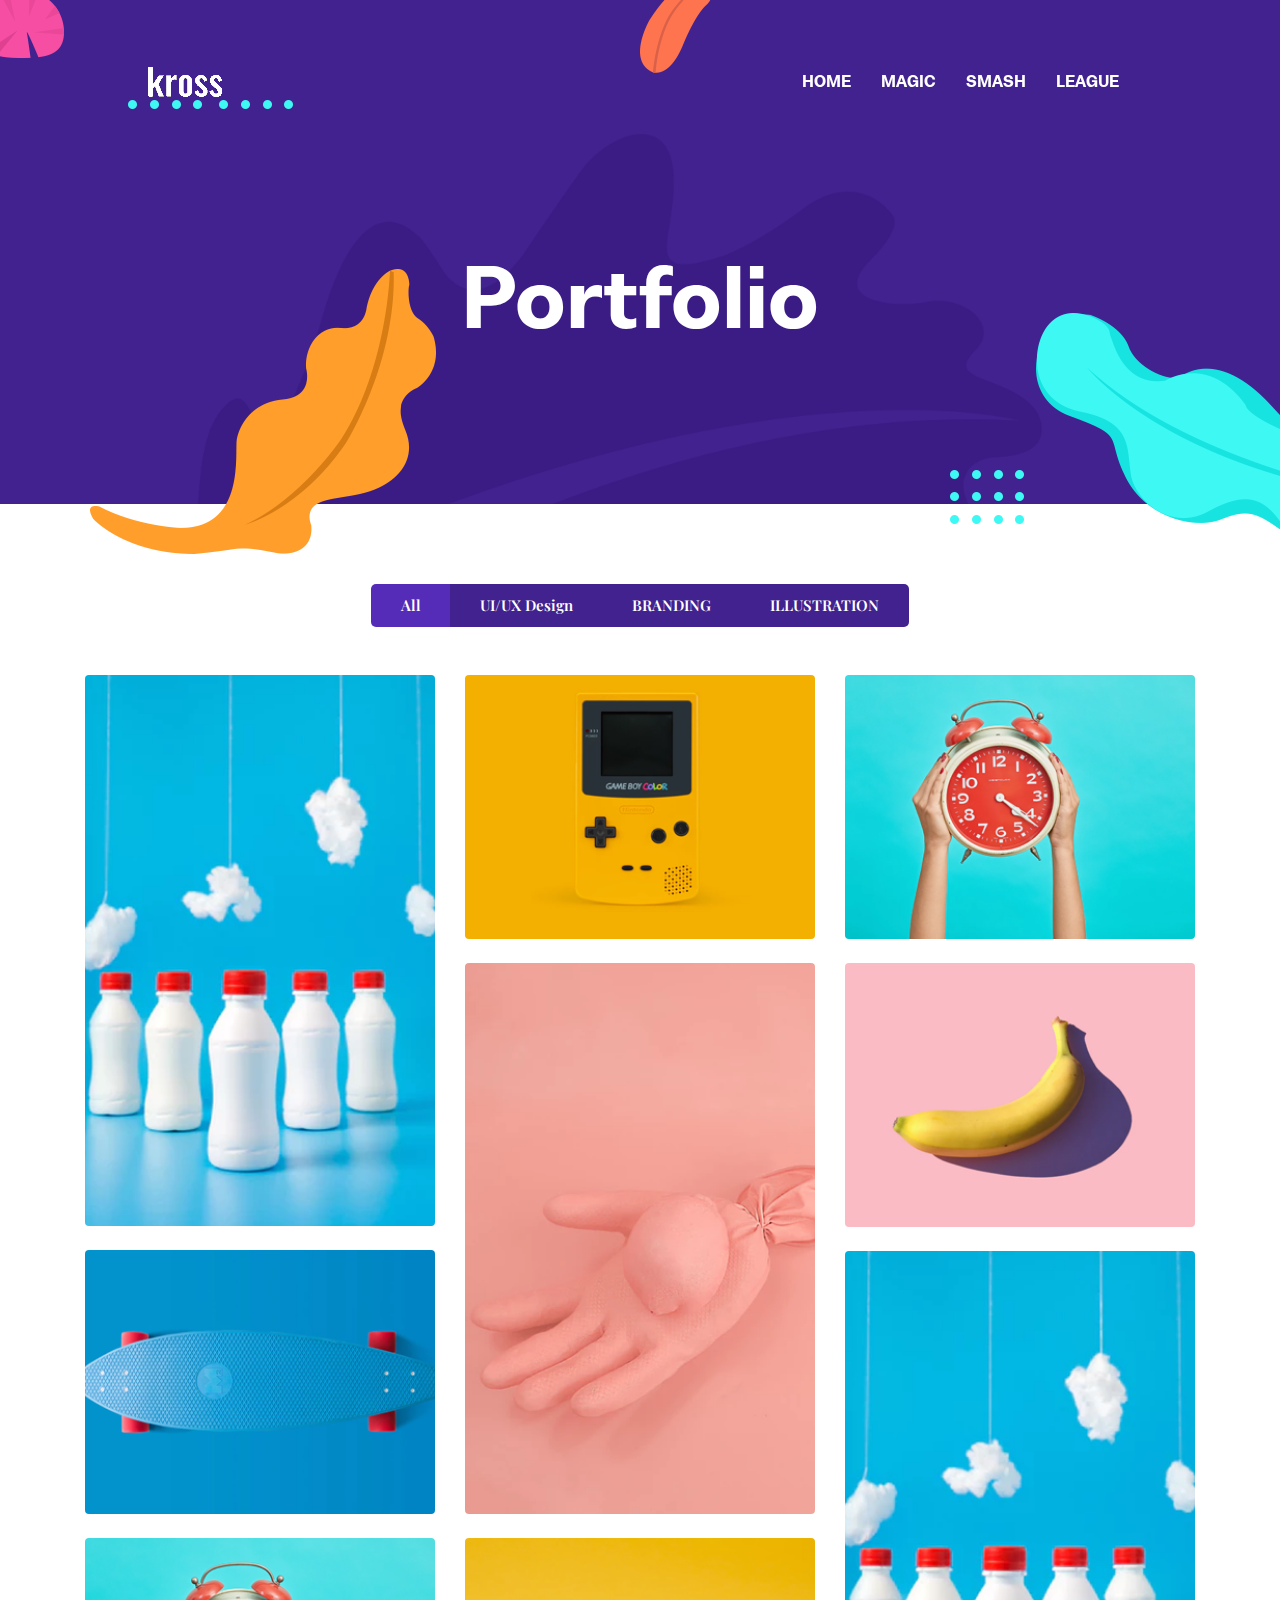
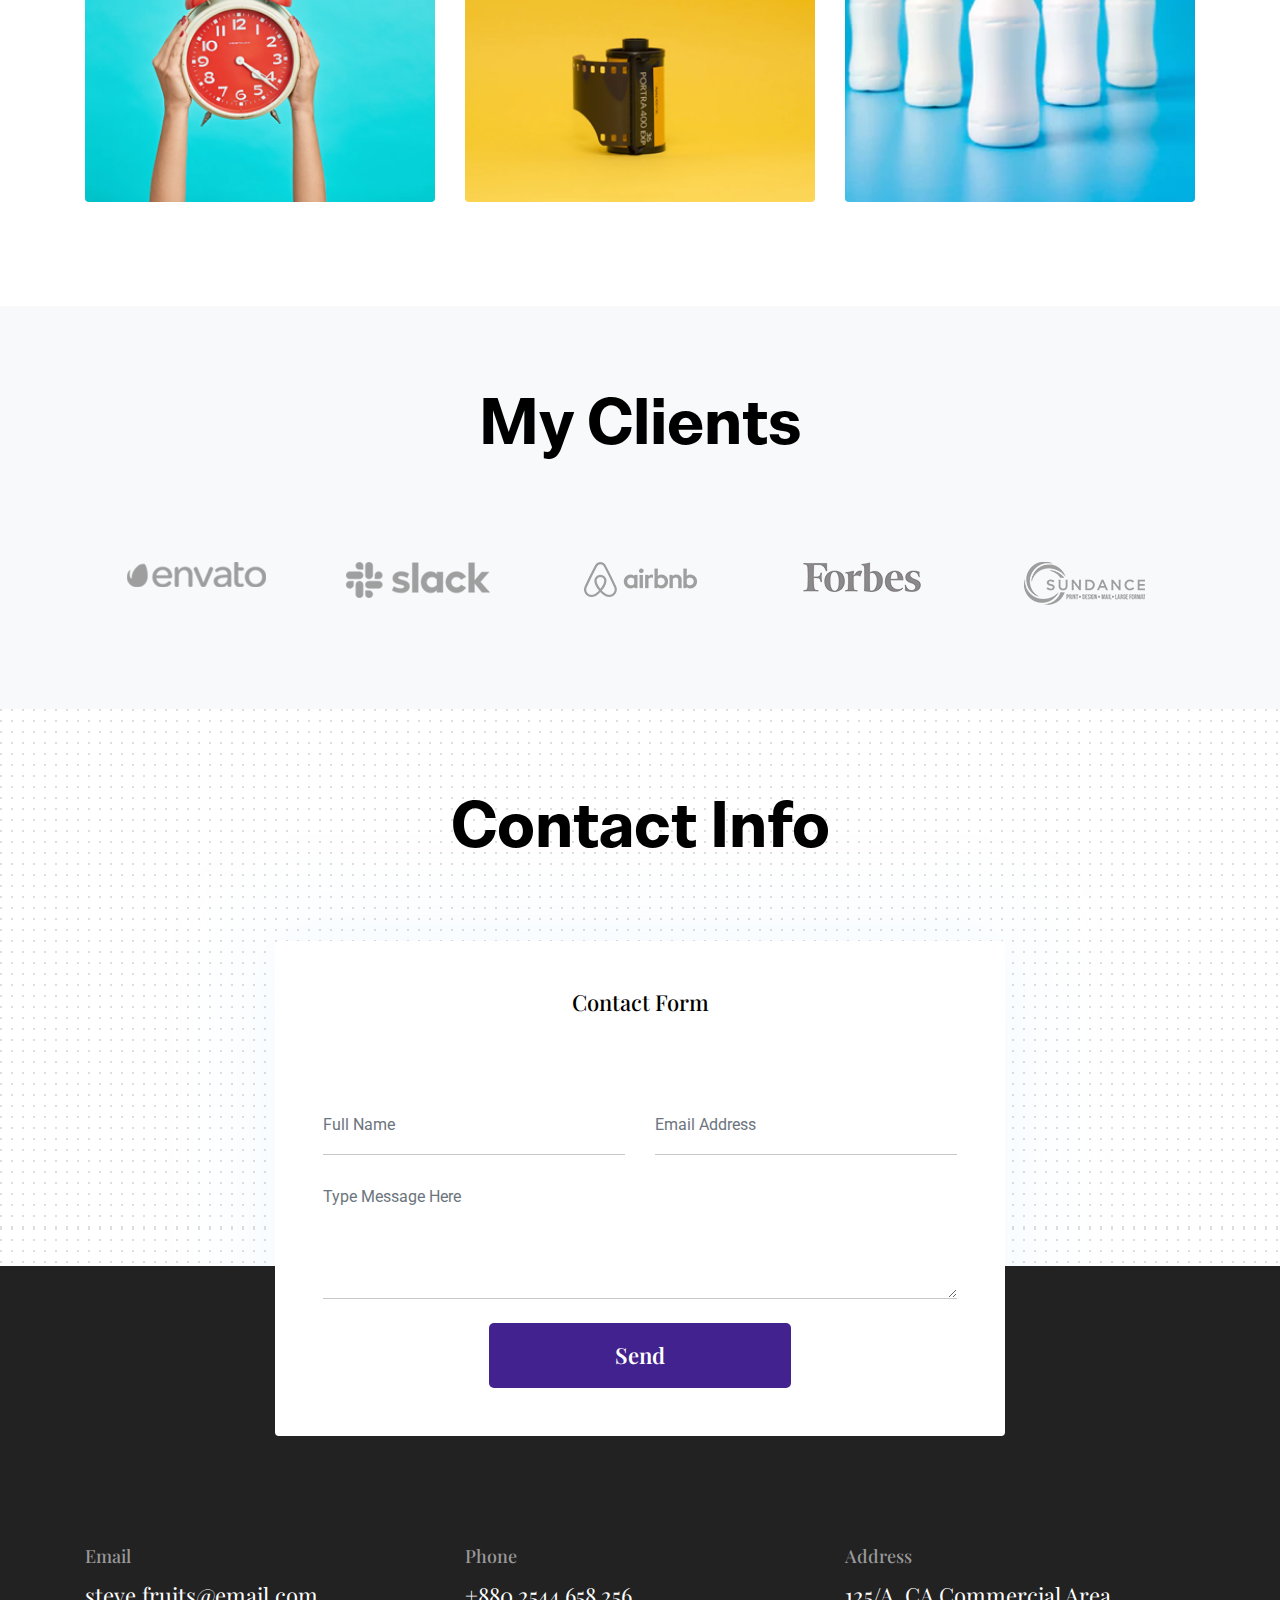
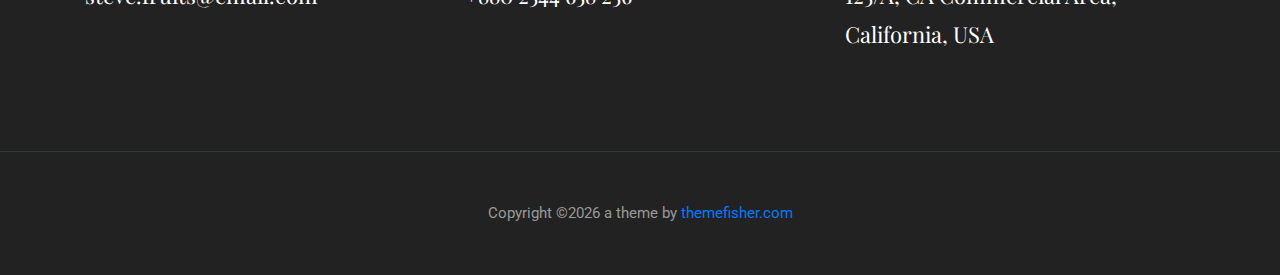
==== league.html @ 43e13d9d "Added untracked" ====
<!DOCTYPE html>
<html lang="zxx">

<head>
  <meta charset="utf-8">
  <title>Portfolio Template</title>

  <!-- mobile responsive meta -->
  <meta name="viewport" content="width=device-width, initial-scale=1">
  <meta name="viewport" content="width=device-width, initial-scale=1, maximum-scale=1">
  
  <!-- ** Plugins Needed for the Project ** -->
  <!-- Bootstrap -->
  <link rel="stylesheet" href="plugins/bootstrap/bootstrap.min.css">
  <!-- slick slider -->
  <link rel="stylesheet" href="plugins/slick/slick.css">
  <!-- themefy-icon -->
  <link rel="stylesheet" href="plugins/themify-icons/themify-icons.css">

  <!-- Main Stylesheet -->
  <link href="css/style.css" rel="stylesheet">
  
  <!--Favicon-->
  <link rel="shortcut icon" href="images/favicon.ico" type="image/x-icon">
  <link rel="icon" href="images/favicon.ico" type="image/x-icon">

</head>

<body>
  

<header class="navigation fixed-top">
  <nav class="navbar navbar-expand-lg navbar-dark">
    <a class="navbar-brand font-tertiary h3" href="index.html"><img src="images/logo.png" alt="Myself"></a>
    <button class="navbar-toggler" type="button" data-toggle="collapse" data-target="#navigation"
      aria-controls="navigation" aria-expanded="false" aria-label="Toggle navigation">
      <span class="navbar-toggler-icon"></span>
    </button>

    <div class="collapse navbar-collapse text-center" id="navigation">
      <ul class="navbar-nav ml-auto">
        <li class="nav-item active">
          <a class="nav-link" href="index.html">Home</a>
        </li>
        <li class="nav-item">
          <a class="nav-link" href="magic.html">Magic</a>
        </li>
        <li class="nav-item">
          <a class="nav-link" href="smash.html">Smash</a>
        </li>
        <li class="nav-item">
          <a class="nav-link" href="league.html">League</a>
        </li>
      </ul>
    </div>
  </nav>
</header>

<!-- page title -->
<section class="page-title bg-primary position-relative">
  <div class="container">
    <div class="row">
      <div class="col-12 text-center">
        <h1 class="text-white font-tertiary">Portfolio</h1>
      </div>
    </div>
  </div>
  <!-- background shapes -->
  <img src="images/illustrations/page-title.png" alt="illustrations" class="bg-shape-1 w-100">
  <img src="images/illustrations/leaf-pink-round.png" alt="illustrations" class="bg-shape-2">
  <img src="images/illustrations/dots-cyan.png" alt="illustrations" class="bg-shape-3">
  <img src="images/illustrations/leaf-orange.png" alt="illustrations" class="bg-shape-4">
  <img src="images/illustrations/leaf-yellow.png" alt="illustrations" class="bg-shape-5">
  <img src="images/illustrations/dots-group-cyan.png" alt="illustrations" class="bg-shape-6">
  <img src="images/illustrations/leaf-cyan-lg.png" alt="illustrations" class="bg-shape-7">
</section>
<!-- /page title -->

<!-- portfolio -->
<section class="section">
  <div class="container">
    <div class="row mb-5">
      <div class="col-12">
        <div class="btn-group btn-group-toggle justify-content-center d-flex" data-toggle="buttons">
          <label class="btn btn-sm btn-primary active">
            <input type="radio" name="shuffle-filter" value="all" checked="checked" />All
          </label>
          <label class="btn btn-sm btn-primary">
            <input type="radio" name="shuffle-filter" value="design" />UI/UX Design
          </label>
          <label class="btn btn-sm btn-primary">
            <input type="radio" name="shuffle-filter" value="branding" />BRANDING
          </label>
          <label class="btn btn-sm btn-primary">
            <input type="radio" name="shuffle-filter" value="illustration" />ILLUSTRATION
          </label>
        </div>
      </div>
    </div>
    <div class="row shuffle-wrapper">
      <div class="col-lg-4 col-6 mb-4 shuffle-item" data-groups="[&quot;design&quot;,&quot;illustration&quot;]">
        <div class="position-relative rounded hover-wrapper">
          <img src="images/portfolio/item-1.png" alt="portfolio-image" class="img-fluid rounded w-100 d-block">
          <div class="hover-overlay">
            <div class="hover-content">
              <a class="btn btn-light btn-sm" href="project-single.html">view project</a>
            </div>
          </div>
        </div>
      </div>
      <div class="col-lg-4 col-6 mb-4 shuffle-item" data-groups="[&quot;branding&quot;]">
        <div class="position-relative rounded hover-wrapper">
          <img src="images/portfolio/item-2.png" alt="portfolio-image" class="img-fluid rounded w-100 d-block">
          <div class="hover-overlay">
            <div class="hover-content">
              <a class="btn btn-light btn-sm" href="project-single.html">view project</a>
            </div>
          </div>
        </div>
      </div>
      <div class="col-lg-4 col-6 mb-4 shuffle-item" data-groups="[&quot;illustration&quot;]">
        <div class="position-relative rounded hover-wrapper">
          <img src="images/portfolio/item-3.png" alt="portfolio-image" class="img-fluid rounded w-100 d-block">
          <div class="hover-overlay">
            <div class="hover-content">
              <a class="btn btn-light btn-sm" href="project-single.html">view project</a>
            </div>
          </div>
        </div>
      </div>
      <div class="col-lg-4 col-6 mb-4 shuffle-item" data-groups="[&quot;design&quot;,&quot;branding&quot;]">
        <div class="position-relative rounded hover-wrapper">
          <img src="images/portfolio/item-6.png" alt="portfolio-image" class="img-fluid rounded w-100 d-block">
          <div class="hover-overlay">
            <div class="hover-content">
              <a class="btn btn-light btn-sm" href="project-single.html">view project</a>
            </div>
          </div>
        </div>
      </div>
      <div class="col-lg-4 col-6 mb-4 shuffle-item" data-groups="[&quot;illustration&quot;]">
        <div class="position-relative rounded hover-wrapper">
          <img src="images/portfolio/item-8.png" alt="portfolio-image" class="img-fluid rounded w-100 d-block">
          <div class="hover-overlay">
            <div class="hover-content">
              <a class="btn btn-light btn-sm" href="project-single.html">view project</a>
            </div>
          </div>
        </div>
      </div>
      <div class="col-lg-4 col-6 mb-4 shuffle-item" data-groups="[&quot;design&quot;]">
        <div class="position-relative rounded hover-wrapper">
          <img src="images/portfolio/item-5.png" alt="portfolio-image" class="img-fluid rounded w-100 d-block">
          <div class="hover-overlay">
            <div class="hover-content">
              <a class="btn btn-light btn-sm" href="project-single.html">view project</a>
            </div>
          </div>
        </div>
      </div>
      <div class="col-lg-4 col-6 mb-4 shuffle-item" data-groups="[&quot;branding&quot;]">
        <div class="position-relative rounded hover-wrapper">
          <img src="images/portfolio/item-1.png" alt="portfolio-image" class="img-fluid rounded w-100 d-block">
          <div class="hover-overlay">
            <div class="hover-content">
              <a class="btn btn-light btn-sm" href="project-single.html">view project</a>
            </div>
          </div>
        </div>
      </div>
      <div class="col-lg-4 col-6 mb-4 shuffle-item" data-groups="[&quot;design&quot;,&quot;illustration&quot;,&quot;branding&quot;]">
        <div class="position-relative rounded hover-wrapper">
          <img src="images/portfolio/item-3.png" alt="portfolio-image" class="img-fluid rounded w-100 d-block">
          <div class="hover-overlay">
            <div class="hover-content">
              <a class="btn btn-light btn-sm" href="project-single.html">view project</a>
            </div>
          </div>
        </div>
      </div>
      <div class="col-lg-4 col-6 mb-4 shuffle-item illustration" data-groups="[&quot;illustration&quot;]">
        <div class="position-relative rounded hover-wrapper">
          <img src="images/portfolio/item-7.png" alt="portfolio-image" class="img-fluid rounded w-100 d-block">
          <div class="hover-overlay">
            <div class="hover-content">
              <a class="btn btn-light btn-sm" href="project-single.html">view project</a>
            </div>
          </div>
        </div>
      </div>
    </div>
  </div>
</section>
<!-- /portfolio -->

<!-- clients -->
<section class="section bg-light">
  <div class="container">
    <div class="row">
      <div class="col-12 text-center">
        <h2 class="section-title">My Clients</h2>
      </div>
    </div>
    <div class="row">
      <div class="col-12">
        <div class="client-logo-slider d-flex align-items-center">
          <a href="#" class="text-center d-block outline-0 p-4"><img class="d-unset img-fluid"
              src="images/clients-logo/client-logo-1.png" alt="client-logo"></a>
          <a href="#" class="text-center d-block outline-0 p-4"><img class="d-unset img-fluid"
              src="images/clients-logo/client-logo-2.png" alt="client-logo"></a>
          <a href="#" class="text-center d-block outline-0 p-4"><img class="d-unset img-fluid"
              src="images/clients-logo/client-logo-3.png" alt="client-logo"></a>
          <a href="#" class="text-center d-block outline-0 p-4"><img class="d-unset img-fluid"
              src="images/clients-logo/client-logo-4.png" alt="client-logo"></a>
          <a href="#" class="text-center d-block outline-0 p-4"><img class="d-unset img-fluid"
              src="images/clients-logo/client-logo-5.png" alt="client-logo"></a>
          <a href="#" class="text-center d-block outline-0 p-4"><img class="d-unset img-fluid"
              src="images/clients-logo/client-logo-1.png" alt="client-logo"></a>
          <a href="#" class="text-center d-block outline-0 p-4"><img class="d-unset img-fluid"
              src="images/clients-logo/client-logo-2.png" alt="client-logo"></a>
          <a href="#" class="text-center d-block outline-0 p-4"><img class="d-unset img-fluid"
              src="images/clients-logo/client-logo-3.png" alt="client-logo"></a>
          <a href="#" class="text-center d-block outline-0 p-4"><img class="d-unset img-fluid"
              src="images/clients-logo/client-logo-4.png" alt="client-logo"></a>
          <a href="#" class="text-center d-block outline-0 p-4"><img class="d-unset img-fluid"
              src="images/clients-logo/client-logo-5.png" alt="client-logo"></a>
        </div>
      </div>
    </div>
  </div>
</section>
<!-- /clients -->

<!-- contact -->
<section class="section section-on-footer" data-background="images/backgrounds/bg-dots.png">
  <div class="container">
    <div class="row">
      <div class="col-12 text-center">
        <h2 class="section-title">Contact Info</h2>
      </div>
      <div class="col-lg-8 mx-auto">
        <div class="bg-white rounded text-center p-5 shadow-down">
          <h4 class="mb-80">Contact Form</h4>
          <form action="#" class="row">
            <div class="col-md-6">
              <input type="text" id="name" name="name" placeholder="Full Name" class="form-control px-0 mb-4">
            </div>
            <div class="col-md-6">
              <input type="email" id="email" name="email" placeholder="Email Address" class="form-control px-0 mb-4">
            </div>
            <div class="col-12">
              <textarea name="message" id="message" class="form-control px-0 mb-4"
                placeholder="Type Message Here"></textarea>
            </div>
            <div class="col-lg-6 col-10 mx-auto">
              <button class="btn btn-primary w-100">send</button>
            </div>
          </form>
        </div>
      </div>
    </div>
  </div>
</section>
<!-- /contact -->

<!-- footer -->
<footer class="bg-dark footer-section">
  <div class="section">
    <div class="container">
      <div class="row">
        <div class="col-md-4">
          <h5 class="text-light">Email</h5>
          <p class="text-white paragraph-lg font-secondary">steve.fruits@email.com</p>
        </div>
        <div class="col-md-4">
          <h5 class="text-light">Phone</h5>
          <p class="text-white paragraph-lg font-secondary">+880 2544 658 256</p>
        </div>
        <div class="col-md-4">
          <h5 class="text-light">Address</h5>
          <p class="text-white paragraph-lg font-secondary">125/A, CA Commercial Area, California, USA</p>
        </div>
      </div>
    </div>
  </div>
  <div class="border-top text-center border-dark py-5">
    <p class="mb-0 text-light">Copyright ©<script>
        var CurrentYear = new Date().getFullYear()
        document.write(CurrentYear)
      </script> a theme by <a href="themefisher.com">themefisher.com</a></p>
  </div>
</footer>
<!-- /footer -->

<!-- jQuery -->
<script src="plugins/jQuery/jquery.min.js"></script>
<!-- Bootstrap JS -->
<script src="plugins/bootstrap/bootstrap.min.js"></script>
<!-- slick slider -->
<script src="plugins/slick/slick.min.js"></script>
<!-- filter -->
<script src="plugins/shuffle/shuffle.min.js"></script>

<!-- Main Script -->
<script src="js/script.js"></script>

</body>
</html>
---- plugins/themify-icons/themify-icons.css ----
@font-face{font-family:themify;src:url(fonts/themify.eot?-fvbane);src:url(fonts/themify.eot?#iefix-fvbane) format('embedded-opentype'),url(fonts/themify.woff?-fvbane) format('woff'),url(fonts/themify.ttf?-fvbane) format('truetype'),url(fonts/themify.svg?-fvbane#themify) format('svg');font-weight:400;font-style:normal}[class*=" ti-"],[class^=ti-]{font-family:themify;speak:none;font-style:normal;font-weight:400;font-variant:normal;text-transform:none;line-height:1;-webkit-font-smoothing:antialiased;-moz-osx-font-smoothing:grayscale}.ti-wand:before{content:"\e600"}.ti-volume:before{content:"\e601"}.ti-user:before{content:"\e602"}.ti-unlock:before{content:"\e603"}.ti-unlink:before{content:"\e604"}.ti-trash:before{content:"\e605"}.ti-thought:before{content:"\e606"}.ti-target:before{content:"\e607"}.ti-tag:before{content:"\e608"}.ti-tablet:before{content:"\e609"}.ti-star:before{content:"\e60a"}.ti-spray:before{content:"\e60b"}.ti-signal:before{content:"\e60c"}.ti-shopping-cart:before{content:"\e60d"}.ti-shopping-cart-full:before{content:"\e60e"}.ti-settings:before{content:"\e60f"}.ti-search:before{content:"\e610"}.ti-zoom-in:before{content:"\e611"}.ti-zoom-out:before{content:"\e612"}.ti-cut:before{content:"\e613"}.ti-ruler:before{content:"\e614"}.ti-ruler-pencil:before{content:"\e615"}.ti-ruler-alt:before{content:"\e616"}.ti-bookmark:before{content:"\e617"}.ti-bookmark-alt:before{content:"\e618"}.ti-reload:before{content:"\e619"}.ti-plus:before{content:"\e61a"}.ti-pin:before{content:"\e61b"}.ti-pencil:before{content:"\e61c"}.ti-pencil-alt:before{content:"\e61d"}.ti-paint-roller:before{content:"\e61e"}.ti-paint-bucket:before{content:"\e61f"}.ti-na:before{content:"\e620"}.ti-mobile:before{content:"\e621"}.ti-minus:before{content:"\e622"}.ti-medall:before{content:"\e623"}.ti-medall-alt:before{content:"\e624"}.ti-marker:before{content:"\e625"}.ti-marker-alt:before{content:"\e626"}.ti-arrow-up:before{content:"\e627"}.ti-arrow-right:before{content:"\e628"}.ti-arrow-left:before{content:"\e629"}.ti-arrow-down:before{content:"\e62a"}.ti-lock:before{content:"\e62b"}.ti-location-arrow:before{content:"\e62c"}.ti-link:before{content:"\e62d"}.ti-layout:before{content:"\e62e"}.ti-layers:before{content:"\e62f"}.ti-layers-alt:before{content:"\e630"}.ti-key:before{content:"\e631"}.ti-import:before{content:"\e632"}.ti-image:before{content:"\e633"}.ti-heart:before{content:"\e634"}.ti-heart-broken:before{content:"\e635"}.ti-hand-stop:before{content:"\e636"}.ti-hand-open:before{content:"\e637"}.ti-hand-drag:before{content:"\e638"}.ti-folder:before{content:"\e639"}.ti-flag:before{content:"\e63a"}.ti-flag-alt:before{content:"\e63b"}.ti-flag-alt-2:before{content:"\e63c"}.ti-eye:before{content:"\e63d"}.ti-export:before{content:"\e63e"}.ti-exchange-vertical:before{content:"\e63f"}.ti-desktop:before{content:"\e640"}.ti-cup:before{content:"\e641"}.ti-crown:before{content:"\e642"}.ti-comments:before{content:"\e643"}.ti-comment:before{content:"\e644"}.ti-comment-alt:before{content:"\e645"}.ti-close:before{content:"\e646"}.ti-clip:before{content:"\e647"}.ti-angle-up:before{content:"\e648"}.ti-angle-right:before{content:"\e649"}.ti-angle-left:before{content:"\e64a"}.ti-angle-down:before{content:"\e64b"}.ti-check:before{content:"\e64c"}.ti-check-box:before{content:"\e64d"}.ti-camera:before{content:"\e64e"}.ti-announcement:before{content:"\e64f"}.ti-brush:before{content:"\e650"}.ti-briefcase:before{content:"\e651"}.ti-bolt:before{content:"\e652"}.ti-bolt-alt:before{content:"\e653"}.ti-blackboard:before{content:"\e654"}.ti-bag:before{content:"\e655"}.ti-move:before{content:"\e656"}.ti-arrows-vertical:before{content:"\e657"}.ti-arrows-horizontal:before{content:"\e658"}.ti-fullscreen:before{content:"\e659"}.ti-arrow-top-right:before{content:"\e65a"}.ti-arrow-top-left:before{content:"\e65b"}.ti-arrow-circle-up:before{content:"\e65c"}.ti-arrow-circle-right:before{content:"\e65d"}.ti-arrow-circle-left:before{content:"\e65e"}.ti-arrow-circle-down:before{content:"\e65f"}.ti-angle-double-up:before{content:"\e660"}.ti-angle-double-right:before{content:"\e661"}.ti-angle-double-left:before{content:"\e662"}.ti-angle-double-down:before{content:"\e663"}.ti-zip:before{content:"\e664"}.ti-world:before{content:"\e665"}.ti-wheelchair:before{content:"\e666"}.ti-view-list:before{content:"\e667"}.ti-view-list-alt:before{content:"\e668"}.ti-view-grid:before{content:"\e669"}.ti-uppercase:before{content:"\e66a"}.ti-upload:before{content:"\e66b"}.ti-underline:before{content:"\e66c"}.ti-truck:before{content:"\e66d"}.ti-timer:before{content:"\e66e"}.ti-ticket:before{content:"\e66f"}.ti-thumb-up:before{content:"\e670"}.ti-thumb-down:before{content:"\e671"}.ti-text:before{content:"\e672"}.ti-stats-up:before{content:"\e673"}.ti-stats-down:before{content:"\e674"}.ti-split-v:before{content:"\e675"}.ti-split-h:before{content:"\e676"}.ti-smallcap:before{content:"\e677"}.ti-shine:before{content:"\e678"}.ti-shift-right:before{content:"\e679"}.ti-shift-left:before{content:"\e67a"}.ti-shield:before{content:"\e67b"}.ti-notepad:before{content:"\e67c"}.ti-server:before{content:"\e67d"}.ti-quote-right:before{content:"\e67e"}.ti-quote-left:before{content:"\e67f"}.ti-pulse:before{content:"\e680"}.ti-printer:before{content:"\e681"}.ti-power-off:before{content:"\e682"}.ti-plug:before{content:"\e683"}.ti-pie-chart:before{content:"\e684"}.ti-paragraph:before{content:"\e685"}.ti-panel:before{content:"\e686"}.ti-package:before{content:"\e687"}.ti-music:before{content:"\e688"}.ti-music-alt:before{content:"\e689"}.ti-mouse:before{content:"\e68a"}.ti-mouse-alt:before{content:"\e68b"}.ti-money:before{content:"\e68c"}.ti-microphone:before{content:"\e68d"}.ti-menu:before{content:"\e68e"}.ti-menu-alt:before{content:"\e68f"}.ti-map:before{content:"\e690"}.ti-map-alt:before{content:"\e691"}.ti-loop:before{content:"\e692"}.ti-location-pin:before{content:"\e693"}.ti-list:before{content:"\e694"}.ti-light-bulb:before{content:"\e695"}.ti-Italic:before{content:"\e696"}.ti-info:before{content:"\e697"}.ti-infinite:before{content:"\e698"}.ti-id-badge:before{content:"\e699"}.ti-hummer:before{content:"\e69a"}.ti-home:before{content:"\e69b"}.ti-help:before{content:"\e69c"}.ti-headphone:before{content:"\e69d"}.ti-harddrives:before{content:"\e69e"}.ti-harddrive:before{content:"\e69f"}.ti-gift:before{content:"\e6a0"}.ti-game:before{content:"\e6a1"}.ti-filter:before{content:"\e6a2"}.ti-files:before{content:"\e6a3"}.ti-file:before{content:"\e6a4"}.ti-eraser:before{content:"\e6a5"}.ti-envelope:before{content:"\e6a6"}.ti-download:before{content:"\e6a7"}.ti-direction:before{content:"\e6a8"}.ti-direction-alt:before{content:"\e6a9"}.ti-dashboard:before{content:"\e6aa"}.ti-control-stop:before{content:"\e6ab"}.ti-control-shuffle:before{content:"\e6ac"}.ti-control-play:before{content:"\e6ad"}.ti-control-pause:before{content:"\e6ae"}.ti-control-forward:before{content:"\e6af"}.ti-control-backward:before{content:"\e6b0"}.ti-cloud:before{content:"\e6b1"}.ti-cloud-up:before{content:"\e6b2"}.ti-cloud-down:before{content:"\e6b3"}.ti-clipboard:before{content:"\e6b4"}.ti-car:before{content:"\e6b5"}.ti-calendar:before{content:"\e6b6"}.ti-book:before{content:"\e6b7"}.ti-bell:before{content:"\e6b8"}.ti-basketball:before{content:"\e6b9"}.ti-bar-chart:before{content:"\e6ba"}.ti-bar-chart-alt:before{content:"\e6bb"}.ti-back-right:before{content:"\e6bc"}.ti-back-left:before{content:"\e6bd"}.ti-arrows-corner:before{content:"\e6be"}.ti-archive:before{content:"\e6bf"}.ti-anchor:before{content:"\e6c0"}.ti-align-right:before{content:"\e6c1"}.ti-align-left:before{content:"\e6c2"}.ti-align-justify:before{content:"\e6c3"}.ti-align-center:before{content:"\e6c4"}.ti-alert:before{content:"\e6c5"}.ti-alarm-clock:before{content:"\e6c6"}.ti-agenda:before{content:"\e6c7"}.ti-write:before{content:"\e6c8"}.ti-window:before{content:"\e6c9"}.ti-widgetized:before{content:"\e6ca"}.ti-widget:before{content:"\e6cb"}.ti-widget-alt:before{content:"\e6cc"}.ti-wallet:before{content:"\e6cd"}.ti-video-clapper:before{content:"\e6ce"}.ti-video-camera:before{content:"\e6cf"}.ti-vector:before{content:"\e6d0"}.ti-themify-logo:before{content:"\e6d1"}.ti-themify-favicon:before{content:"\e6d2"}.ti-themify-favicon-alt:before{content:"\e6d3"}.ti-support:before{content:"\e6d4"}.ti-stamp:before{content:"\e6d5"}.ti-split-v-alt:before{content:"\e6d6"}.ti-slice:before{content:"\e6d7"}.ti-shortcode:before{content:"\e6d8"}.ti-shift-right-alt:before{content:"\e6d9"}.ti-shift-left-alt:before{content:"\e6da"}.ti-ruler-alt-2:before{content:"\e6db"}.ti-receipt:before{content:"\e6dc"}.ti-pin2:before{content:"\e6dd"}.ti-pin-alt:before{content:"\e6de"}.ti-pencil-alt2:before{content:"\e6df"}.ti-palette:before{content:"\e6e0"}.ti-more:before{content:"\e6e1"}.ti-more-alt:before{content:"\e6e2"}.ti-microphone-alt:before{content:"\e6e3"}.ti-magnet:before{content:"\e6e4"}.ti-line-double:before{content:"\e6e5"}.ti-line-dotted:before{content:"\e6e6"}.ti-line-dashed:before{content:"\e6e7"}.ti-layout-width-full:before{content:"\e6e8"}.ti-layout-width-default:before{content:"\e6e9"}.ti-layout-width-default-alt:before{content:"\e6ea"}.ti-layout-tab:before{content:"\e6eb"}.ti-layout-tab-window:before{content:"\e6ec"}.ti-layout-tab-v:before{content:"\e6ed"}.ti-layout-tab-min:before{content:"\e6ee"}.ti-layout-slider:before{content:"\e6ef"}.ti-layout-slider-alt:before{content:"\e6f0"}.ti-layout-sidebar-right:before{content:"\e6f1"}.ti-layout-sidebar-none:before{content:"\e6f2"}.ti-layout-sidebar-left:before{content:"\e6f3"}.ti-layout-placeholder:before{content:"\e6f4"}.ti-layout-menu:before{content:"\e6f5"}.ti-layout-menu-v:before{content:"\e6f6"}.ti-layout-menu-separated:before{content:"\e6f7"}.ti-layout-menu-full:before{content:"\e6f8"}.ti-layout-media-right-alt:before{content:"\e6f9"}.ti-layout-media-right:before{content:"\e6fa"}.ti-layout-media-overlay:before{content:"\e6fb"}.ti-layout-media-overlay-alt:before{content:"\e6fc"}.ti-layout-media-overlay-alt-2:before{content:"\e6fd"}.ti-layout-media-left-alt:before{content:"\e6fe"}.ti-layout-media-left:before{content:"\e6ff"}.ti-layout-media-center-alt:before{content:"\e700"}.ti-layout-media-center:before{content:"\e701"}.ti-layout-list-thumb:before{content:"\e702"}.ti-layout-list-thumb-alt:before{content:"\e703"}.ti-layout-list-post:before{content:"\e704"}.ti-layout-list-large-image:before{content:"\e705"}.ti-layout-line-solid:before{content:"\e706"}.ti-layout-grid4:before{content:"\e707"}.ti-layout-grid3:before{content:"\e708"}.ti-layout-grid2:before{content:"\e709"}.ti-layout-grid2-thumb:before{content:"\e70a"}.ti-layout-cta-right:before{content:"\e70b"}.ti-layout-cta-left:before{content:"\e70c"}.ti-layout-cta-center:before{content:"\e70d"}.ti-layout-cta-btn-right:before{content:"\e70e"}.ti-layout-cta-btn-left:before{content:"\e70f"}.ti-layout-column4:before{content:"\e710"}.ti-layout-column3:before{content:"\e711"}.ti-layout-column2:before{content:"\e712"}.ti-layout-accordion-separated:before{content:"\e713"}.ti-layout-accordion-merged:before{content:"\e714"}.ti-layout-accordion-list:before{content:"\e715"}.ti-ink-pen:before{content:"\e716"}.ti-info-alt:before{content:"\e717"}.ti-help-alt:before{content:"\e718"}.ti-headphone-alt:before{content:"\e719"}.ti-hand-point-up:before{content:"\e71a"}.ti-hand-point-right:before{content:"\e71b"}.ti-hand-point-left:before{content:"\e71c"}.ti-hand-point-down:before{content:"\e71d"}.ti-gallery:before{content:"\e71e"}.ti-face-smile:before{content:"\e71f"}.ti-face-sad:before{content:"\e720"}.ti-credit-card:before{content:"\e721"}.ti-control-skip-forward:before{content:"\e722"}.ti-control-skip-backward:before{content:"\e723"}.ti-control-record:before{content:"\e724"}.ti-control-eject:before{content:"\e725"}.ti-comments-smiley:before{content:"\e726"}.ti-brush-alt:before{content:"\e727"}.ti-youtube:before{content:"\e728"}.ti-vimeo:before{content:"\e729"}.ti-twitter:before{content:"\e72a"}.ti-time:before{content:"\e72b"}.ti-tumblr:before{content:"\e72c"}.ti-skype:before{content:"\e72d"}.ti-share:before{content:"\e72e"}.ti-share-alt:before{content:"\e72f"}.ti-rocket:before{content:"\e730"}.ti-pinterest:before{content:"\e731"}.ti-new-window:before{content:"\e732"}.ti-microsoft:before{content:"\e733"}.ti-list-ol:before{content:"\e734"}.ti-linkedin:before{content:"\e735"}.ti-layout-sidebar-2:before{content:"\e736"}.ti-layout-grid4-alt:before{content:"\e737"}.ti-layout-grid3-alt:before{content:"\e738"}.ti-layout-grid2-alt:before{content:"\e739"}.ti-layout-column4-alt:before{content:"\e73a"}.ti-layout-column3-alt:before{content:"\e73b"}.ti-layout-column2-alt:before{content:"\e73c"}.ti-instagram:before{content:"\e73d"}.ti-google:before{content:"\e73e"}.ti-github:before{content:"\e73f"}.ti-flickr:before{content:"\e740"}.ti-facebook:before{content:"\e741"}.ti-dropbox:before{content:"\e742"}.ti-dribbble:before{content:"\e743"}.ti-apple:before{content:"\e744"}.ti-android:before{content:"\e745"}.ti-save:before{content:"\e746"}.ti-save-alt:before{content:"\e747"}.ti-yahoo:before{content:"\e748"}.ti-wordpress:before{content:"\e749"}.ti-vimeo-alt:before{content:"\e74a"}.ti-twitter-alt:before{content:"\e74b"}.ti-tumblr-alt:before{content:"\e74c"}.ti-trello:before{content:"\e74d"}.ti-stack-overflow:before{content:"\e74e"}.ti-soundcloud:before{content:"\e74f"}.ti-sharethis:before{content:"\e750"}.ti-sharethis-alt:before{content:"\e751"}.ti-reddit:before{content:"\e752"}.ti-pinterest-alt:before{content:"\e753"}.ti-microsoft-alt:before{content:"\e754"}.ti-linux:before{content:"\e755"}.ti-jsfiddle:before{content:"\e756"}.ti-joomla:before{content:"\e757"}.ti-html5:before{content:"\e758"}.ti-flickr-alt:before{content:"\e759"}.ti-email:before{content:"\e75a"}.ti-drupal:before{content:"\e75b"}.ti-dropbox-alt:before{content:"\e75c"}.ti-css3:before{content:"\e75d"}.ti-rss:before{content:"\e75e"}.ti-rss-alt:before{content:"\e75f"}
---- css/style.css ----
/*!------------------------------------------------------------------
[MAIN STYLESHEET]

PROJECT:	Project Name
VERSION:	Versoin Number
-------------------------------------------------------------------*/
/*------------------------------------------------------------------
[TABLE OF CONTENTS]
-------------------------------------------------------------------*/
/*  typography */
@import url("https://fonts.googleapis.com/css?family=Playfair+Display:400,700|Roboto:300,400,500,700");
@font-face {
  font-family: 'BwNistaInt-xBd';
  src: url("../plugins/fonts/BwNistaInt-xBd.woff") format("woff");
  font-style: normal;
  font-display: swap;
}

body {
  line-height: 1.2;
  font-family: "Roboto", sans-serif;
  -webkit-font-smoothing: antialiased;
  font-size: 15px;
  color: #4c4c4c;
}

p, .paragraph {
  font-weight: 400;
  color: #4c4c4c;
  font-size: 15px;
  line-height: 1.8;
  font-family: "Roboto", sans-serif;
}

p-lg, .paragraph-lg {
  font-size: 22px;
}

h1, h2, h3, h4, h5, h6 {
  color: #000;
  font-family: "Playfair Display", serif;
  line-height: 1.2;
}

h1, .h1 {
  font-size: 80px;
}

@media (max-width: 991px) {
  h1, .h1 {
    font-size: 65px;
  }
}

h2, .h2 {
  font-size: 60px;
}

@media (max-width: 991px) {
  h2, .h2 {
    font-size: 50px;
  }
}

h3, .h3 {
  font-size: 40px;
}

h4, .h4 {
  font-size: 22px;
}

h5, .h5 {
  font-size: 18px;
}

h6, .h6 {
  font-size: 14px;
}

/* Button style */
.btn {
  font-size: 22px;
  font-family: "Playfair Display", serif;
  text-transform: capitalize;
  padding: 16px 44px;
  border-radius: 5px;
  font-weight: 600;
  border: 0;
  position: relative;
  z-index: 1;
  transition: .2s ease;
}

.btn:focus {
  outline: 0;
  box-shadow: none !important;
}

.btn:active {
  box-shadow: none;
}

.btn-sm {
  font-size: 15px;
  padding: 10px 30px;
}

.btn-xs {
  padding: 5px 10px;
  font-size: 15px;
}

.btn-primary {
  background: #41228e;
  color: #fff;
}

.btn-primary:active {
  background: #542cb7 !important;
}

.btn-primary:hover {
  background: #542cb7;
}

.btn-primary.focus, .btn-primary.active {
  background: #542cb7 !important;
  box-shadow: none !important;
}

.btn-transparent {
  background: transparent;
  color: #41228e;
  font-weight: bold;
}

.btn-transparent:active, .btn-transparent:hover {
  color: #41228e;
}

body {
  background-color: #fff;
  overflow-x: hidden;
}

::-moz-selection {
  background: #542cb7;
  color: #fff;
}

::selection {
  background: #542cb7;
  color: #fff;
}

/* preloader */
.preloader {
  position: fixed;
  top: 0;
  left: 0;
  right: 0;
  bottom: 0;
  background-color: #fff;
  z-index: 999;
  display: flex;
  align-items: center;
  justify-content: center;
}

ol,
ul {
  list-style-type: none;
  margin: 0px;
}

img {
  vertical-align: middle;
  border: 0;
}

a,
a:hover,
a:focus {
  text-decoration: none;
}

a,
button,
select {
  cursor: pointer;
  transition: .2s ease;
}

a:focus,
button:focus,
select:focus {
  outline: 0;
}

a.text-dark:hover {
  color: #41228e !important;
}

a:hover {
  color: #41228e;
}

.slick-slide {
  outline: 0;
}

.section {
  padding-top: 80px;
  padding-bottom: 80px;
}

.section-title {
  margin-bottom: 80px;
  font-family: "BwNistaInt-xBd";
}

.bg-cover {
  background-size: cover;
  background-position: center center;
  background-repeat: no-repeat;
}

/* overlay */
.overlay {
  position: relative;
}

.overlay::before {
  position: absolute;
  content: '';
  height: 100%;
  width: 100%;
  top: 0;
  left: 0;
  background: #000;
  opacity: .5;
}

.outline-0 {
  outline: 0 !important;
}

.d-unset {
  display: unset !important;
}

.bg-primary {
  background: #41228e !important;
}

.bg-gray {
  background: #eaeaea !important;
}

.text-primary {
  color: #41228e !important;
}

.text-color {
  color: #4c4c4c;
}

.text-dark {
  color: #000 !important;
}

.text-light {
  color: #999999 !important;
}

.mb-10 {
  margin-bottom: 10px !important;
}

.mb-20 {
  margin-bottom: 20px !important;
}

.mb-30 {
  margin-bottom: 30px !important;
}

.mb-40 {
  margin-bottom: 40px !important;
}

.mb-50 {
  margin-bottom: 50px !important;
}

.mb-60 {
  margin-bottom: 60px !important;
}

.mb-70 {
  margin-bottom: 70px !important;
}

.mb-80 {
  margin-bottom: 80px !important;
}

.mb-90 {
  margin-bottom: 90px !important;
}

.mb-100 {
  margin-bottom: 100px !important;
}

.zindex-1 {
  z-index: 1;
}

.rounded-lg {
  border-radius: 15px;
}

.overflow-hidden {
  overflow: hidden;
}

.font-secondary {
  font-family: "Playfair Display", serif !important;
}

.font-tertiary {
  font-family: "BwNistaInt-xBd" !important;
}

.shadow {
  box-shadow: 0px 18px 39.1px 6.9px rgba(224, 241, 255, 0.34) !important;
}

.bg-dark {
  background-color: #222222 !important;
}

/* icon */
.icon {
  font-size: 45px;
}

.icon-bg {
  height: 100px;
  width: 100px;
  line-height: 100px;
  text-align: center;
}

.icon-light {
  color: #c8d5ef;
}

/* /icon */
/* slick slider */
.slick-dots {
  text-align: center;
  padding-left: 0;
}

.slick-dots li {
  display: inline-block;
  margin: 2px;
}

.slick-dots li.slick-active button {
  background: #fff;
  width: 25px;
}

.slick-dots li button {
  height: 6px;
  width: 12px;
  background: rgba(255, 255, 255, 0.5);
  color: transparent;
  border-radius: 10px;
  overflow: hidden;
  transition: .2s ease;
  border: 0;
}

/* /slick slider */
/* form */
.form-control {
  border: 0;
  border-radius: 0;
  border-bottom: 1px solid #c7c7c7;
  height: 60px;
}

.form-control:focus {
  border-color: #41228e;
  outline: 0;
  box-shadow: none !important;
}

textarea.form-control {
  height: 120px;
}

/* /form */
/* card */
.card {
  border: 0;
}

.card-header {
  border: 0;
}

.card-footer {
  border: 0;
}

/* /card */
.navigation {
  padding: 40px 130px;
  transition: .3s ease;
}

.navigation.nav-bg {
  background-color: #41228e;
  padding: 15px 100px;
}

@media (max-width: 991px) {
  .navigation.nav-bg {
    padding: 15px 20px;
  }
}

@media (max-width: 991px) {
  .navigation {
    padding: 20px;
    background: #41228e;
  }
}

.navbar .nav-item .nav-link {
  font-family: "BwNistaInt-xBd";
  text-transform: uppercase;
  padding: 15px;
}

.navbar .nav-item.active {
  font-weight: bold;
}

.navbar-dark .navbar-nav .nav-link {
  color: #fff;
}

.hero-area {
  padding: 300px 0 200px;
  position: relative;
}

@media (max-width: 767px) {
  .hero-area {
    padding: 250px 0 150px;
    overflow: hidden;
  }
}

.hero-area h1 {
  position: relative;
  z-index: 2;
}

.layer {
  position: absolute;
  z-index: 1;
}

#l1 {
  bottom: 0;
  left: 0;
}

#l2 {
  top: 190px;
  left: -250px;
}

#l3 {
  top: 200px;
  left: 40%;
}

#l4 {
  top: 200px;
  right: 40%;
}

#l5 {
  top: 100px;
  right: -150px;
}

#l6 {
  bottom: -20px;
  left: 10%;
}

#l7 {
  bottom: 100px;
  left: 20%;
}

#l8 {
  bottom: 160px;
  right: 45%;
}

#l9 {
  bottom: 100px;
  right: -10px;
}

.layer-bg {
  position: absolute;
  bottom: 0;
  left: 0;
}

/* skills */
.progress-wrapper {
  height: 130px;
  overflow: hidden;
}

.wave {
  position: absolute;
  width: 100%;
  height: 100%;
}

.wave::before, .wave::after {
  content: "";
  position: absolute;
  width: 800px;
  height: 800px;
  bottom: 0;
  left: 50%;
  background-color: rgba(255, 255, 255, 0.4);
  border-radius: 45%;
  -webkit-transform: translateX(-50%) rotate(0);
          transform: translateX(-50%) rotate(0);
  -webkit-animation: rotate 6s linear infinite;
          animation: rotate 6s linear infinite;
  z-index: 10;
}

.wave::after {
  border-radius: 47%;
  background-color: rgba(255, 255, 255, 0.9);
  -webkit-transform: translateX(-50%) rotate(0);
          transform: translateX(-50%) rotate(0);
  -webkit-animation: rotate 10s linear -5s infinite;
          animation: rotate 10s linear -5s infinite;
  z-index: 20;
}

@-webkit-keyframes rotate {
  50% {
    -webkit-transform: translateX(-50%) rotate(180deg);
            transform: translateX(-50%) rotate(180deg);
  }
  100% {
    -webkit-transform: translateX(-50%) rotate(360deg);
            transform: translateX(-50%) rotate(360deg);
  }
}

@keyframes rotate {
  50% {
    -webkit-transform: translateX(-50%) rotate(180deg);
            transform: translateX(-50%) rotate(180deg);
  }
  100% {
    -webkit-transform: translateX(-50%) rotate(360deg);
            transform: translateX(-50%) rotate(360deg);
  }
}

/* /skills */
/* education */
.edu-bg-image {
  position: absolute;
  left: 0;
  top: -300px;
  z-index: -1;
}

/* /education */
/* service */
.hover-bg-primary {
  transition: .3s ease;
}

.hover-bg-primary:hover {
  background: #41228e;
}

.hover-bg-primary:hover * {
  color: #fff;
}

.active-bg-primary {
  transition: .3s ease;
  background: #41228e;
}

.active-bg-primary * {
  color: #fff;
}

.hover-shadow {
  transition: .2s ease;
}

.hover-shadow:hover {
  box-shadow: 0px 18px 40px 8px rgba(224, 241, 255, 0.54) !important;
}

/* /service */
/* portfolio */
.hover-wrapper {
  overflow: hidden;
}

.hover-wrapper img {
  transition: .3s ease;
  -webkit-transform: scale(1.1);
          transform: scale(1.1);
}

.hover-wrapper:hover img {
  -webkit-transform: scale(1);
          transform: scale(1);
}

.hover-wrapper:hover .hover-overlay {
  opacity: 1;
  visibility: visible;
}

.hover-overlay {
  position: absolute;
  height: 100%;
  width: 100%;
  border-radius: inherit;
  top: 0;
  left: 0;
  background: rgba(0, 0, 0, 0.3);
  opacity: 0;
  visibility: hidden;
  transition: .3s ease;
}

.hover-content {
  position: absolute;
  top: 50%;
  -webkit-transform: translateY(-50%);
          transform: translateY(-50%);
  left: 0;
  right: 0;
  text-align: center;
}

/* /portfolio */
/* testimonial */
.testimonial-content strong {
  color: #2bfdff;
  font-weight: normal;
}

.testimonial-bg-shapes .container {
  position: relative;
  z-index: 1;
}

.testimonial-bg-shapes .bg-map {
  position: absolute;
  left: 50%;
  top: 50%;
  -webkit-transform: translate(-50%, -50%);
          transform: translate(-50%, -50%);
}

.testimonial-bg-shapes .bg-shape-1 {
  position: absolute;
  left: 100px;
  top: -50px;
}

.testimonial-bg-shapes .bg-shape-2 {
  position: absolute;
  right: 150px;
  top: 50px;
}

.testimonial-bg-shapes .bg-shape-3 {
  position: absolute;
  right: 50px;
  top: 200px;
}

.testimonial-bg-shapes .bg-shape-4 {
  position: absolute;
  left: 100px;
  bottom: 200px;
}

.testimonial-bg-shapes .bg-shape-5 {
  position: absolute;
  right: 200px;
  bottom: -50px;
}

/* /testimonial */
/* footer */
.footer-section {
  padding-top: 200px;
}

.section-on-footer {
  margin-bottom: -250px;
}

.shadow-down {
  position: relative;
}

.shadow-down::before {
  position: absolute;
  content: "";
  box-shadow: 0px 0px 80.75px 14.25px rgba(224, 241, 255, 0.34);
  height: 100%;
  width: 100%;
  left: 0;
  top: 0;
  z-index: -1;
}

/* /footer */
.card-lg {
  flex-direction: row-reverse;
  align-items: center;
}

@media (max-width: 991px) {
  .card-lg {
    flex-direction: column;
  }
}

blockquote {
  display: inline-block;
  padding: 10px 20px;
  background: #eaeaea;
  border-left: 2px solid #41228e;
  font-style: italic;
  font-size: 22px;
}

.content * {
  margin-bottom: 20px;
}

.content strong {
  font-family: "Playfair Display", serif;
  font-size: 22px;
  font-weight: normal;
  color: #000;
  display: inherit;
  line-height: 1.5;
}

.page-title-alt {
  padding: 350px 0 70px;
}

.border-thick {
  border: 10px solid;
}

.drag-lg-top {
  margin-top: -230px;
}

@media (max-width: 991px) {
  .drag-lg-top {
    margin-top: 0;
  }
}

.page-title-alt .container {
  position: relative;
  z-index: 1;
}

.page-title-alt .bg-shape-1 {
  position: absolute;
  left: 0;
  top: 0;
}

.page-title-alt .bg-shape-2 {
  position: absolute;
  left: 70px;
  top: 100px;
}

.page-title-alt .bg-shape-3 {
  position: absolute;
  left: 30%;
  top: 50px;
  -webkit-transform: rotate(180deg);
          transform: rotate(180deg);
}

.page-title-alt .bg-shape-4 {
  position: absolute;
  left: 100px;
  bottom: 100px;
}

.page-title-alt .bg-shape-5 {
  position: absolute;
  left: 40%;
  bottom: -25px;
}

.page-title-alt .bg-shape-6 {
  position: absolute;
  bottom: 100px;
  right: -100px;
}

.page-title {
  padding: 250px 0 150px;
}

.page-title .container {
  position: relative;
  z-index: 1;
}

.page-title .bg-shape-1 {
  position: absolute;
  left: 0;
  bottom: 0;
  width: 100%;
}

.page-title .bg-shape-2 {
  position: absolute;
  left: -20px;
  top: -10px;
}

.page-title .bg-shape-3 {
  position: absolute;
  left: 10%;
  top: 100px;
}

.page-title .bg-shape-4 {
  position: absolute;
  left: 50%;
  top: -20px;
}

.page-title .bg-shape-5 {
  position: absolute;
  left: 90px;
  bottom: -50px;
  -webkit-transform: rotate(180deg);
          transform: rotate(180deg);
}

.page-title .bg-shape-6 {
  position: absolute;
  right: 20%;
  bottom: -20px;
}

.page-title .bg-shape-7 {
  position: absolute;
  right: -220px;
  bottom: -100px;
}

.filter-controls li {
  cursor: pointer;
}

.filter-controls li.active {
  font-weight: bold;
}

/*# sourceMappingURL=maps/style.css.map */
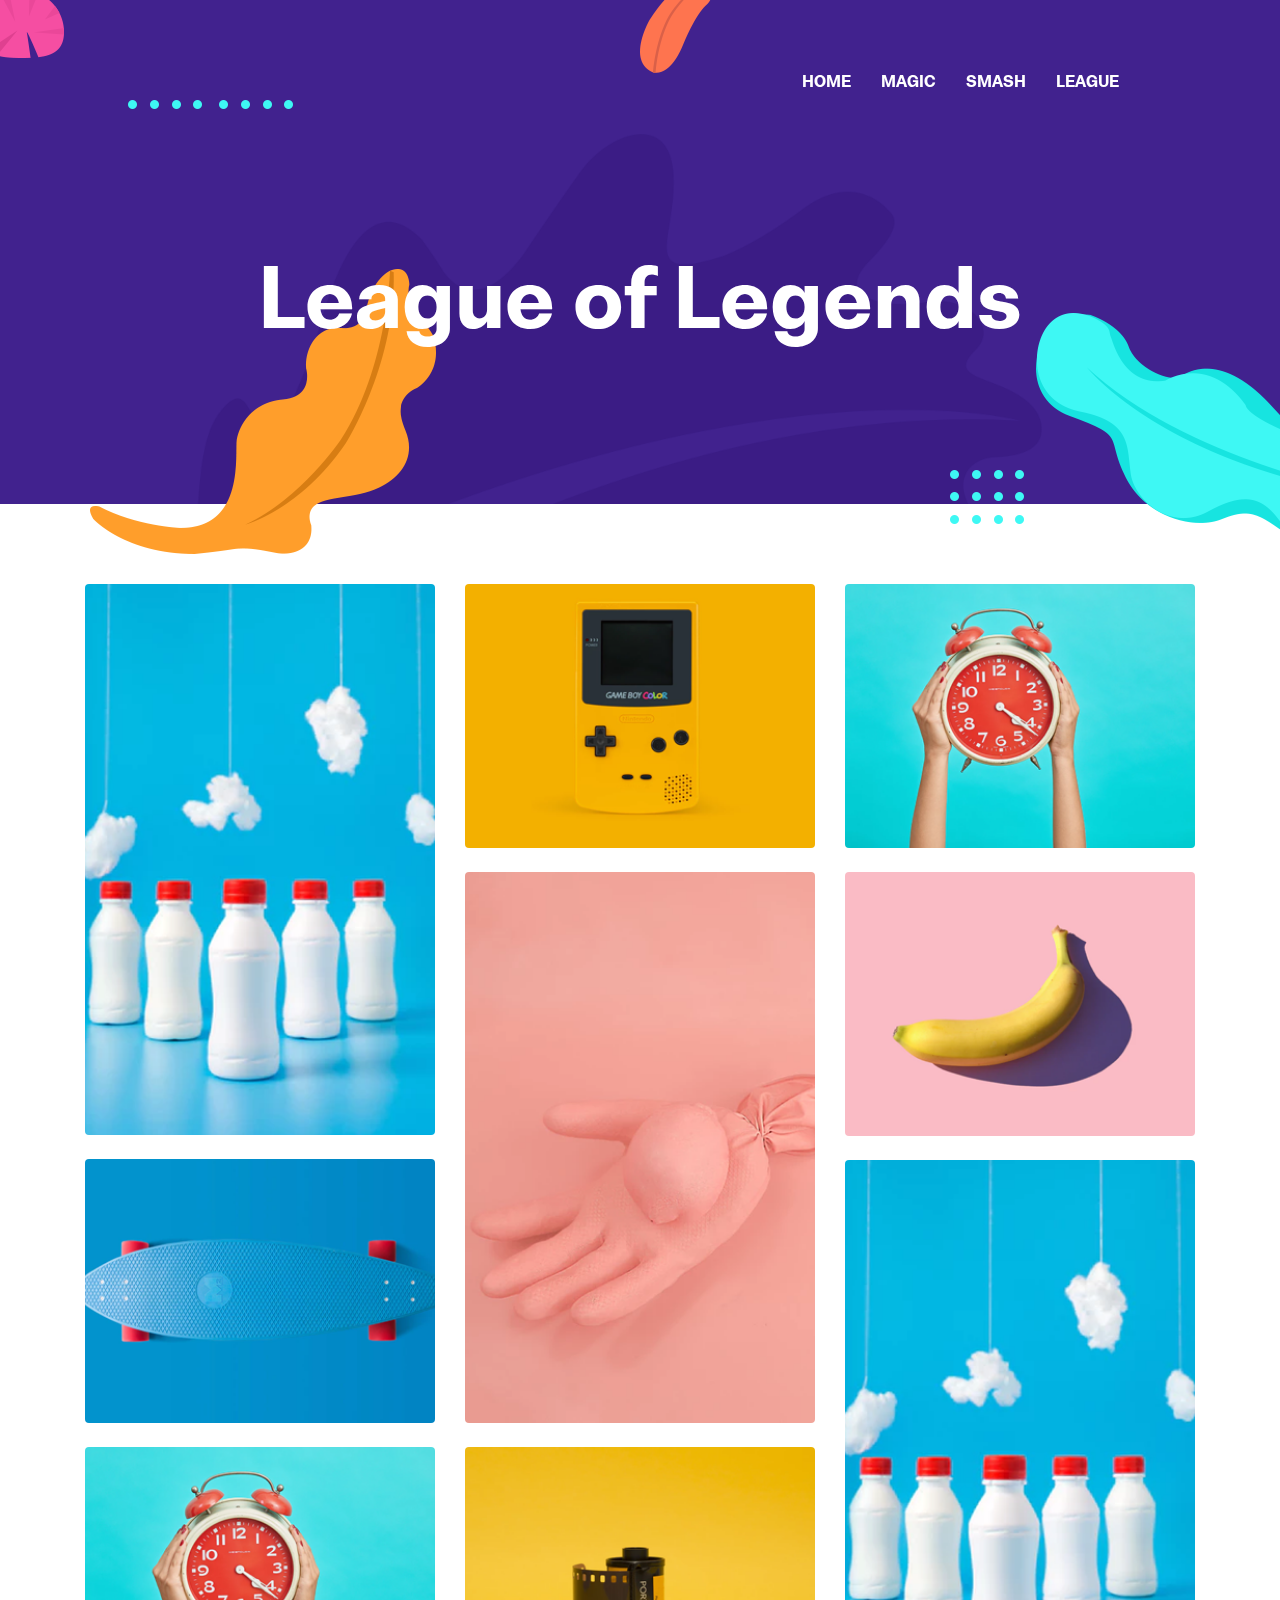
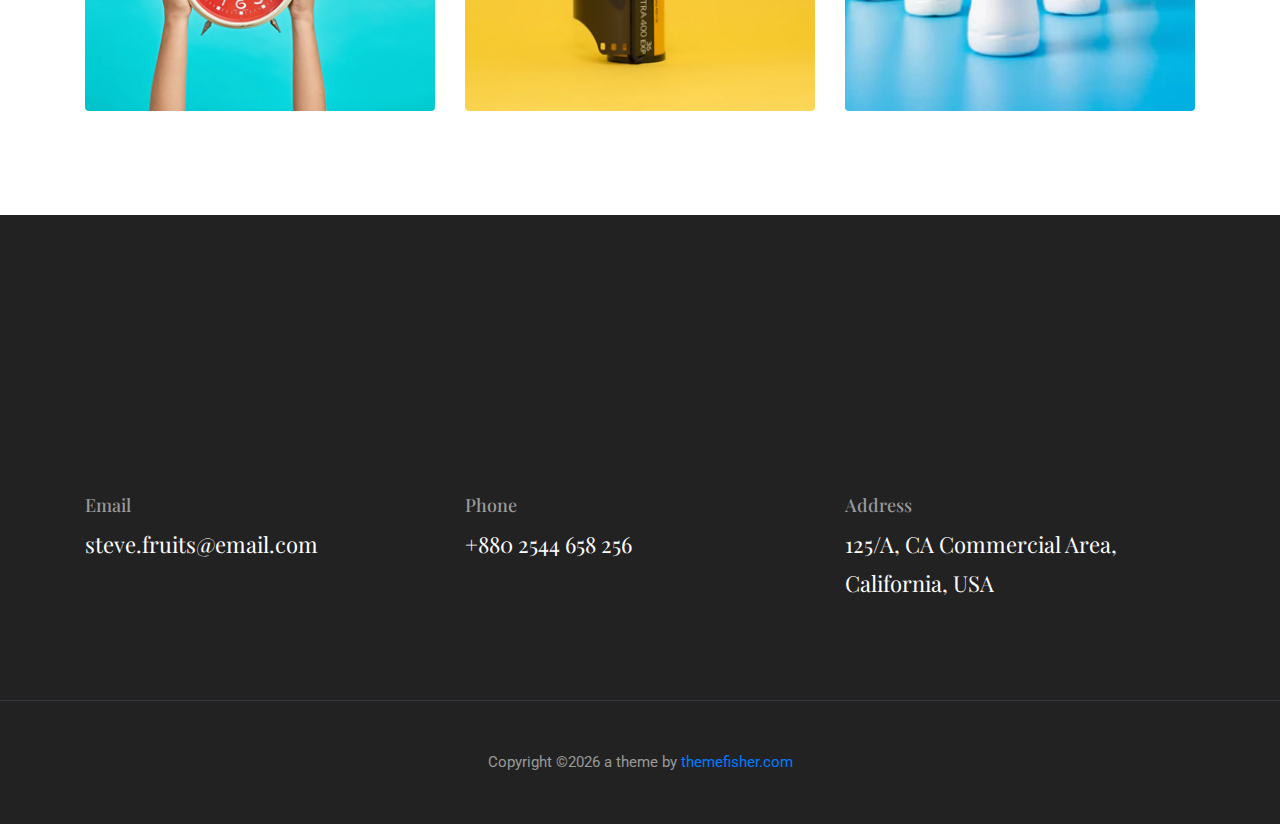
==== commit 74d21cf5: "fun times" ====
--- a/league.html
+++ b/league.html
@@ -39,7 +39,7 @@
 
     <div class="collapse navbar-collapse text-center" id="navigation">
       <ul class="navbar-nav ml-auto">
-        <li class="nav-item active">
+        <li class="nav-item">
           <a class="nav-link" href="index.html">Home</a>
         </li>
         <li class="nav-item">
@@ -48,7 +48,7 @@
         <li class="nav-item">
           <a class="nav-link" href="smash.html">Smash</a>
         </li>
-        <li class="nav-item">
+        <li class="nav-item active">
           <a class="nav-link" href="league.html">League</a>
         </li>
       </ul>
@@ -61,7 +61,7 @@
   <div class="container">
     <div class="row">
       <div class="col-12 text-center">
-        <h1 class="text-white font-tertiary">Portfolio</h1>
+        <h1 class="text-white font-tertiary">League of Legends</h1>
       </div>
     </div>
   </div>
@@ -79,24 +79,7 @@
 <!-- portfolio -->
 <section class="section">
   <div class="container">
-    <div class="row mb-5">
-      <div class="col-12">
-        <div class="btn-group btn-group-toggle justify-content-center d-flex" data-toggle="buttons">
-          <label class="btn btn-sm btn-primary active">
-            <input type="radio" name="shuffle-filter" value="all" checked="checked" />All
-          </label>
-          <label class="btn btn-sm btn-primary">
-            <input type="radio" name="shuffle-filter" value="design" />UI/UX Design
-          </label>
-          <label class="btn btn-sm btn-primary">
-            <input type="radio" name="shuffle-filter" value="branding" />BRANDING
-          </label>
-          <label class="btn btn-sm btn-primary">
-            <input type="radio" name="shuffle-filter" value="illustration" />ILLUSTRATION
-          </label>
-        </div>
-      </div>
-    </div>
+    
     <div class="row shuffle-wrapper">
       <div class="col-lg-4 col-6 mb-4 shuffle-item" data-groups="[&quot;design&quot;,&quot;illustration&quot;]">
         <div class="position-relative rounded hover-wrapper">
@@ -192,76 +175,6 @@
   </div>
 </section>
 <!-- /portfolio -->
-
-<!-- clients -->
-<section class="section bg-light">
-  <div class="container">
-    <div class="row">
-      <div class="col-12 text-center">
-        <h2 class="section-title">My Clients</h2>
-      </div>
-    </div>
-    <div class="row">
-      <div class="col-12">
-        <div class="client-logo-slider d-flex align-items-center">
-          <a href="#" class="text-center d-block outline-0 p-4"><img class="d-unset img-fluid"
-              src="images/clients-logo/client-logo-1.png" alt="client-logo"></a>
-          <a href="#" class="text-center d-block outline-0 p-4"><img class="d-unset img-fluid"
-              src="images/clients-logo/client-logo-2.png" alt="client-logo"></a>
-          <a href="#" class="text-center d-block outline-0 p-4"><img class="d-unset img-fluid"
-              src="images/clients-logo/client-logo-3.png" alt="client-logo"></a>
-          <a href="#" class="text-center d-block outline-0 p-4"><img class="d-unset img-fluid"
-              src="images/clients-logo/client-logo-4.png" alt="client-logo"></a>
-          <a href="#" class="text-center d-block outline-0 p-4"><img class="d-unset img-fluid"
-              src="images/clients-logo/client-logo-5.png" alt="client-logo"></a>
-          <a href="#" class="text-center d-block outline-0 p-4"><img class="d-unset img-fluid"
-              src="images/clients-logo/client-logo-1.png" alt="client-logo"></a>
-          <a href="#" class="text-center d-block outline-0 p-4"><img class="d-unset img-fluid"
-              src="images/clients-logo/client-logo-2.png" alt="client-logo"></a>
-          <a href="#" class="text-center d-block outline-0 p-4"><img class="d-unset img-fluid"
-              src="images/clients-logo/client-logo-3.png" alt="client-logo"></a>
-          <a href="#" class="text-center d-block outline-0 p-4"><img class="d-unset img-fluid"
-              src="images/clients-logo/client-logo-4.png" alt="client-logo"></a>
-          <a href="#" class="text-center d-block outline-0 p-4"><img class="d-unset img-fluid"
-              src="images/clients-logo/client-logo-5.png" alt="client-logo"></a>
-        </div>
-      </div>
-    </div>
-  </div>
-</section>
-<!-- /clients -->
-
-<!-- contact -->
-<section class="section section-on-footer" data-background="images/backgrounds/bg-dots.png">
-  <div class="container">
-    <div class="row">
-      <div class="col-12 text-center">
-        <h2 class="section-title">Contact Info</h2>
-      </div>
-      <div class="col-lg-8 mx-auto">
-        <div class="bg-white rounded text-center p-5 shadow-down">
-          <h4 class="mb-80">Contact Form</h4>
-          <form action="#" class="row">
-            <div class="col-md-6">
-              <input type="text" id="name" name="name" placeholder="Full Name" class="form-control px-0 mb-4">
-            </div>
-            <div class="col-md-6">
-              <input type="email" id="email" name="email" placeholder="Email Address" class="form-control px-0 mb-4">
-            </div>
-            <div class="col-12">
-              <textarea name="message" id="message" class="form-control px-0 mb-4"
-                placeholder="Type Message Here"></textarea>
-            </div>
-            <div class="col-lg-6 col-10 mx-auto">
-              <button class="btn btn-primary w-100">send</button>
-            </div>
-          </form>
-        </div>
-      </div>
-    </div>
-  </div>
-</section>
-<!-- /contact -->
 
 <!-- footer -->
 <footer class="bg-dark footer-section">
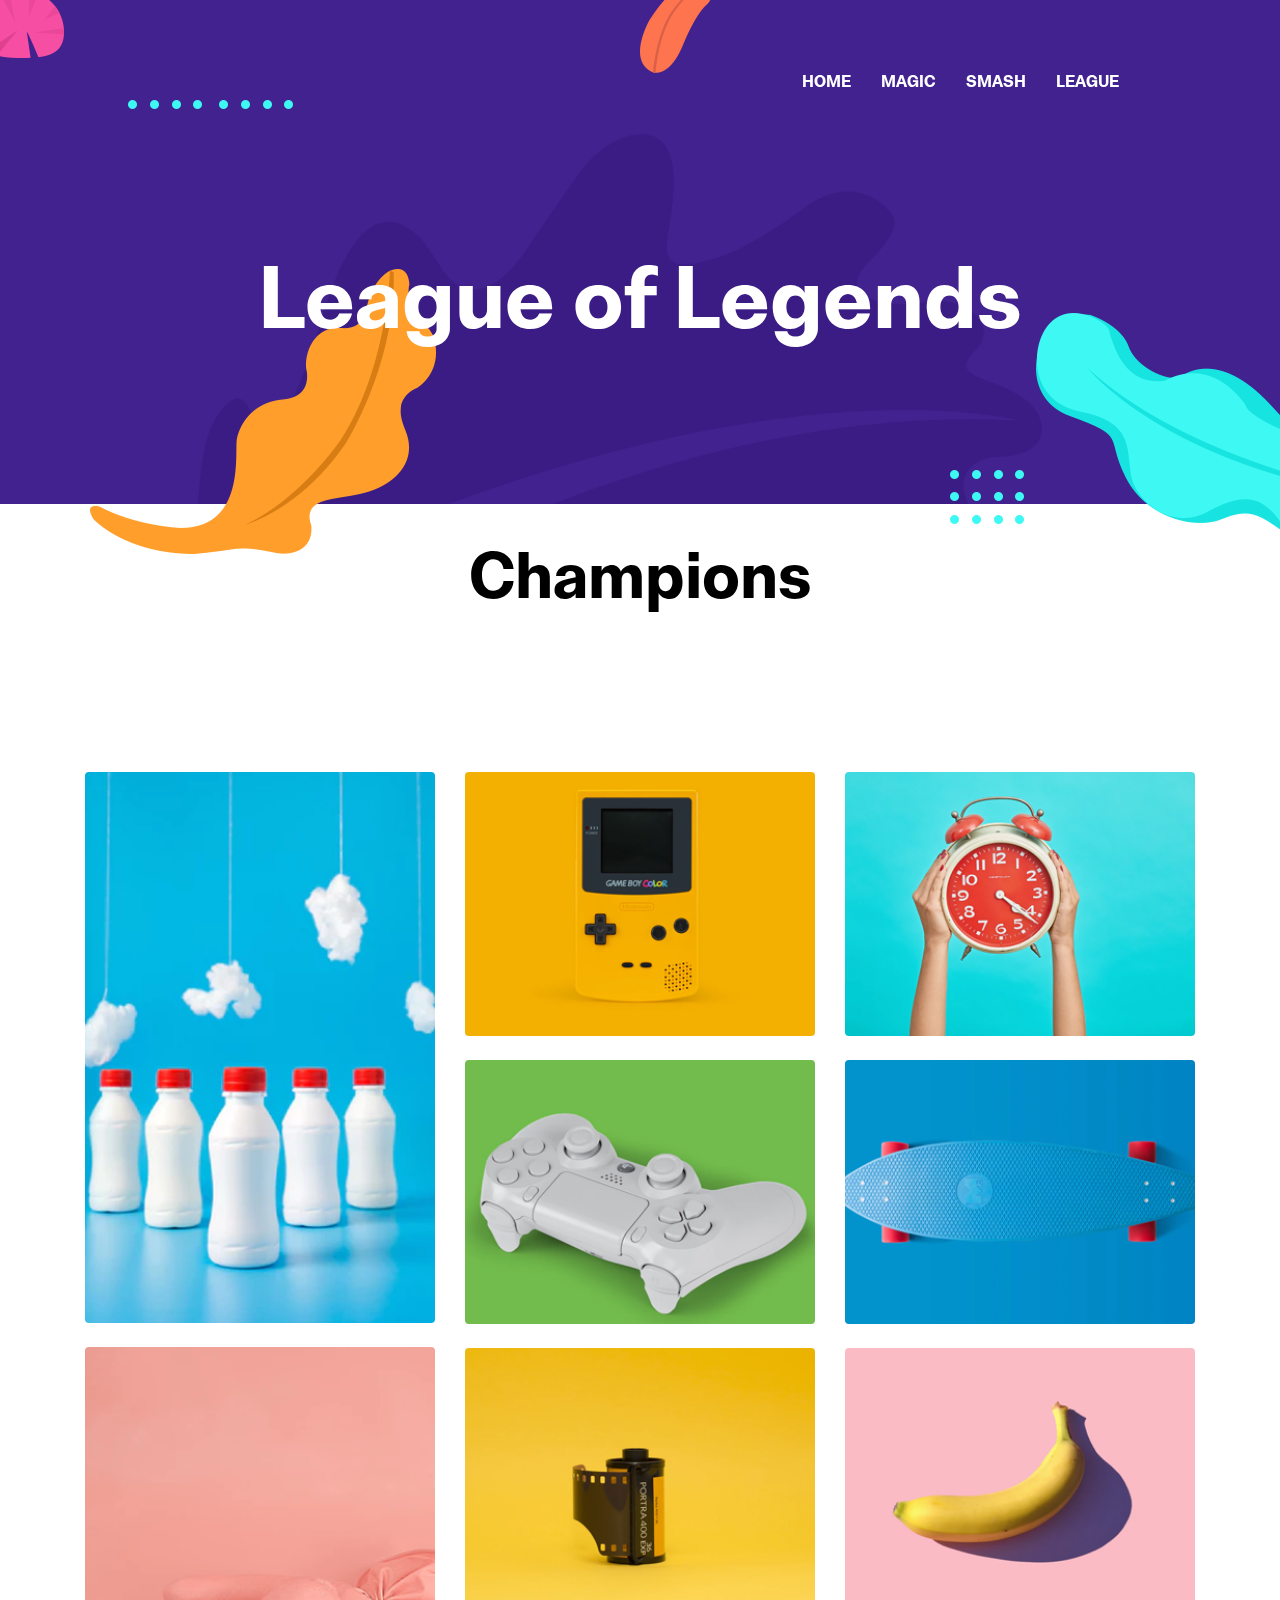
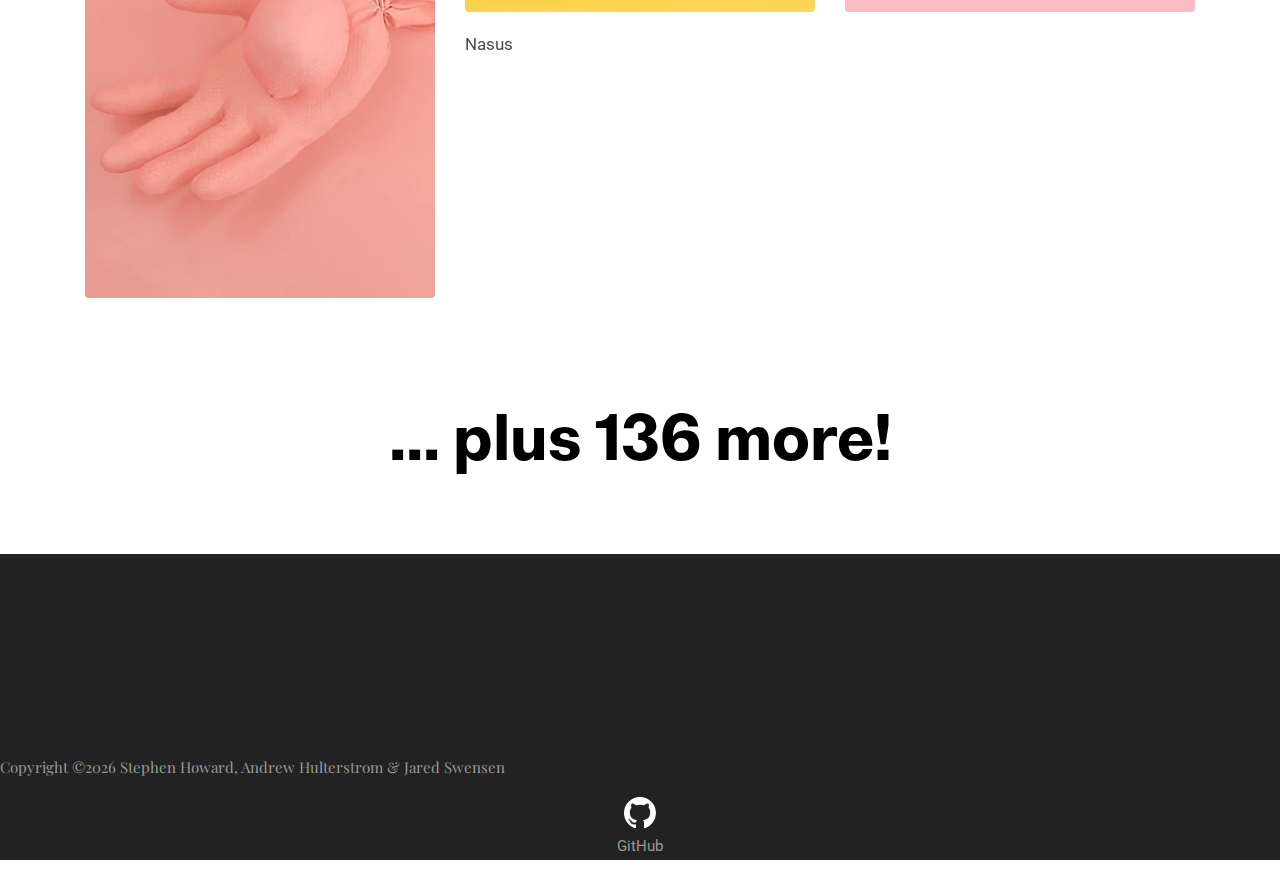
==== commit 42849b00: "hi" ====
--- a/league.html
+++ b/league.html
@@ -3,7 +3,7 @@
 
 <head>
   <meta charset="utf-8">
-  <title>Portfolio Template</title>
+  <title>League of Legends</title>
 
   <!-- mobile responsive meta -->
   <meta name="viewport" content="width=device-width, initial-scale=1">
@@ -23,6 +23,8 @@
   <!--Favicon-->
   <link rel="shortcut icon" href="images/favicon.ico" type="image/x-icon">
   <link rel="icon" href="images/favicon.ico" type="image/x-icon">
+  <link rel="icon" type="image/png" sizes="32x32" href="images/favicon-32x32.png">
+  <link rel="icon" type="image/png" sizes="16x16" href="images/favicon-16x16.png">
 
 </head>
 
@@ -76,6 +78,11 @@
 </section>
 <!-- /page title -->
 
+<br> <br>
+<div class="text-center">
+  <h2 class="section-title">Champions</h2>
+</div>
+
 <!-- portfolio -->
 <section class="section">
   <div class="container">
@@ -83,90 +90,90 @@
     <div class="row shuffle-wrapper">
       <div class="col-lg-4 col-6 mb-4 shuffle-item" data-groups="[&quot;design&quot;,&quot;illustration&quot;]">
         <div class="position-relative rounded hover-wrapper">
-          <img src="images/portfolio/item-1.png" alt="portfolio-image" class="img-fluid rounded w-100 d-block">
-          <div class="hover-overlay">
-            <div class="hover-content">
-              <a class="btn btn-light btn-sm" href="project-single.html">view project</a>
+          <img src="images/portfolio/item-1.png" alt="Kayle" class="img-fluid rounded w-100 d-block">
+          <div class="hover-overlay">
+            <div class="hover-content">
+              <a class="btn btn-light btn-sm" href="league.html">Kayle</a>
             </div>
           </div>
         </div>
       </div>
       <div class="col-lg-4 col-6 mb-4 shuffle-item" data-groups="[&quot;branding&quot;]">
         <div class="position-relative rounded hover-wrapper">
-          <img src="images/portfolio/item-2.png" alt="portfolio-image" class="img-fluid rounded w-100 d-block">
-          <div class="hover-overlay">
-            <div class="hover-content">
-              <a class="btn btn-light btn-sm" href="project-single.html">view project</a>
+          <img src="images/portfolio/item-2.png" alt="Nautilus" class="img-fluid rounded w-100 d-block">
+          <div class="hover-overlay">
+            <div class="hover-content">
+              <a class="btn btn-light btn-sm" href="league.html">Nautilus</a>
             </div>
           </div>
         </div>
       </div>
       <div class="col-lg-4 col-6 mb-4 shuffle-item" data-groups="[&quot;illustration&quot;]">
         <div class="position-relative rounded hover-wrapper">
-          <img src="images/portfolio/item-3.png" alt="portfolio-image" class="img-fluid rounded w-100 d-block">
-          <div class="hover-overlay">
-            <div class="hover-content">
-              <a class="btn btn-light btn-sm" href="project-single.html">view project</a>
+          <img src="images/portfolio/item-3.png" alt="Shaco" class="img-fluid rounded w-100 d-block">
+          <div class="hover-overlay">
+            <div class="hover-content">
+              <a class="btn btn-light btn-sm" href="league.html">Shaco</a>
             </div>
           </div>
         </div>
       </div>
       <div class="col-lg-4 col-6 mb-4 shuffle-item" data-groups="[&quot;design&quot;,&quot;branding&quot;]">
         <div class="position-relative rounded hover-wrapper">
-          <img src="images/portfolio/item-6.png" alt="portfolio-image" class="img-fluid rounded w-100 d-block">
-          <div class="hover-overlay">
-            <div class="hover-content">
-              <a class="btn btn-light btn-sm" href="project-single.html">view project</a>
+          <img src="images/portfolio/item-4.png" alt="Master Yi" class="img-fluid rounded w-100 d-block">
+          <div class="hover-overlay">
+            <div class="hover-content">
+              <a class="btn btn-light btn-sm" href="league.html">Master Yi</a>
             </div>
           </div>
         </div>
       </div>
       <div class="col-lg-4 col-6 mb-4 shuffle-item" data-groups="[&quot;illustration&quot;]">
         <div class="position-relative rounded hover-wrapper">
-          <img src="images/portfolio/item-8.png" alt="portfolio-image" class="img-fluid rounded w-100 d-block">
-          <div class="hover-overlay">
-            <div class="hover-content">
-              <a class="btn btn-light btn-sm" href="project-single.html">view project</a>
+          <img src="images/portfolio/item-5.png" alt="Amumu" class="img-fluid rounded w-100 d-block">
+          <div class="hover-overlay">
+            <div class="hover-content">
+              <a class="btn btn-light btn-sm" href="league.html">Amumu</a>
             </div>
           </div>
         </div>
       </div>
       <div class="col-lg-4 col-6 mb-4 shuffle-item" data-groups="[&quot;design&quot;]">
         <div class="position-relative rounded hover-wrapper">
-          <img src="images/portfolio/item-5.png" alt="portfolio-image" class="img-fluid rounded w-100 d-block">
-          <div class="hover-overlay">
-            <div class="hover-content">
-              <a class="btn btn-light btn-sm" href="project-single.html">view project</a>
+          <img src="images/portfolio/item-6.png" alt="Lee Sin" class="img-fluid rounded w-100 d-block">
+          <div class="hover-overlay">
+            <div class="hover-content">
+              <a class="btn btn-light btn-sm" href="league.html">Lee Sin</a>
             </div>
           </div>
         </div>
       </div>
       <div class="col-lg-4 col-6 mb-4 shuffle-item" data-groups="[&quot;branding&quot;]">
         <div class="position-relative rounded hover-wrapper">
-          <img src="images/portfolio/item-1.png" alt="portfolio-image" class="img-fluid rounded w-100 d-block">
-          <div class="hover-overlay">
-            <div class="hover-content">
-              <a class="btn btn-light btn-sm" href="project-single.html">view project</a>
+          <img src="images/portfolio/item-7.png" alt="Annie" class="img-fluid rounded w-100 d-block">
+          <div class="hover-overlay">
+            <div class="hover-content">
+              <a class="btn btn-light btn-sm" href="league.html">Annie</a>
             </div>
           </div>
         </div>
       </div>
       <div class="col-lg-4 col-6 mb-4 shuffle-item" data-groups="[&quot;design&quot;,&quot;illustration&quot;,&quot;branding&quot;]">
         <div class="position-relative rounded hover-wrapper">
-          <img src="images/portfolio/item-3.png" alt="portfolio-image" class="img-fluid rounded w-100 d-block">
-          <div class="hover-overlay">
-            <div class="hover-content">
-              <a class="btn btn-light btn-sm" href="project-single.html">view project</a>
+          <img src="images/portfolio/item-8.png" alt="Gnar" class="img-fluid rounded w-100 d-block">
+          <div class="hover-overlay">
+            <div class="hover-content">
+              <a class="btn btn-light btn-sm" href="league.html">Gnar</a>
             </div>
           </div>
         </div>
       </div>
       <div class="col-lg-4 col-6 mb-4 shuffle-item illustration" data-groups="[&quot;illustration&quot;]">
         <div class="position-relative rounded hover-wrapper">
-          <img src="images/portfolio/item-7.png" alt="portfolio-image" class="img-fluid rounded w-100 d-block">
-          <div class="hover-overlay">
-            <div class="hover-content">
-              <a class="btn btn-light btn-sm" href="project-single.html">view project</a>
+          <img src="images/portfolio/item-9.png" alt="Nasus" class="img-fluid rounded w-100 d-block">
+          <div class="hover-overlay">
+            <div class="hover-content">
+              <a class="btn btn-light btn-sm" href="league.html">Nasus</a>
             </div>
           </div>
         </div>
@@ -176,32 +183,27 @@
 </section>
 <!-- /portfolio -->
 
+<div class="text-center">
+  <h2 class="section-title">... plus 136 more!</h2>
+</div>
+
 <!-- footer -->
 <footer class="bg-dark footer-section">
-  <div class="section">
-    <div class="container">
-      <div class="row">
-        <div class="col-md-4">
-          <h5 class="text-light">Email</h5>
-          <p class="text-white paragraph-lg font-secondary">steve.fruits@email.com</p>
-        </div>
-        <div class="col-md-4">
-          <h5 class="text-light">Phone</h5>
-          <p class="text-white paragraph-lg font-secondary">+880 2544 658 256</p>
-        </div>
-        <div class="col-md-4">
-          <h5 class="text-light">Address</h5>
-          <p class="text-white paragraph-lg font-secondary">125/A, CA Commercial Area, California, USA</p>
-        </div>
-      </div>
-    </div>
-  </div>
-  <div class="border-top text-center border-dark py-5">
-    <p class="mb-0 text-light">Copyright ©<script>
+  <div id="homepage-footer" class="homepage-footer">
+
+      <div class="footer left">
+        <p class="text-light font-secondary">Copyright ©<script>
         var CurrentYear = new Date().getFullYear()
         document.write(CurrentYear)
-      </script> a theme by <a href="themefisher.com">themefisher.com</a></p>
-  </div>
+      </script> Stephen Howard, Andrew Hulterstrom & Jared Swensen</a></p>
+      </div>
+      <div class="footer right" style="text-align: center">
+        <a href="https://github.com/SomeDonk/CreativeProject.git" class="backtotop link"><svg class="octicon octicon-mark-github v-align-middle" height="32" viewBox="0 0 16 16" version="1.1" width="32" aria-hidden="true">
+            <path fill="white" fill-rule="evenodd" d="M8 0C3.58 0 0 3.58 0 8c0 3.54 2.29 6.53 5.47 7.59.4.07.55-.17.55-.38 0-.19-.01-.82-.01-1.49-2.01.37-2.53-.49-2.69-.94-.09-.23-.48-.94-.82-1.13-.28-.15-.68-.52-.01-.53.63-.01 1.08.58 1.23.82.72 1.21 1.87.87 2.33.66.07-.52.28-.87.51-1.07-1.78-.2-3.64-.89-3.64-3.95 0-.87.31-1.59.82-2.15-.08-.2-.36-1.02.08-2.12 0 0 .67-.21 2.2.82.64-.18 1.32-.27 2-.27.68 0 1.36.09 2 .27 1.53-1.04 2.2-.82 2.2-.82.44 1.1.16 1.92.08 2.12.51.56.82 1.27.82 2.15 0 3.07-1.87 3.75-3.65 3.95.29.25.54.73.54 1.48 0 1.07-.01 1.93-.01 2.2 0 .21.15.46.55.38A8.013 8.013 0 0 0 16 8c0-4.42-3.58-8-8-8z">
+            </path>
+          </svg> <p class="text-light">GitHub</p></a>
+      </div>
+    </div>
 </footer>
 <!-- /footer -->
 
